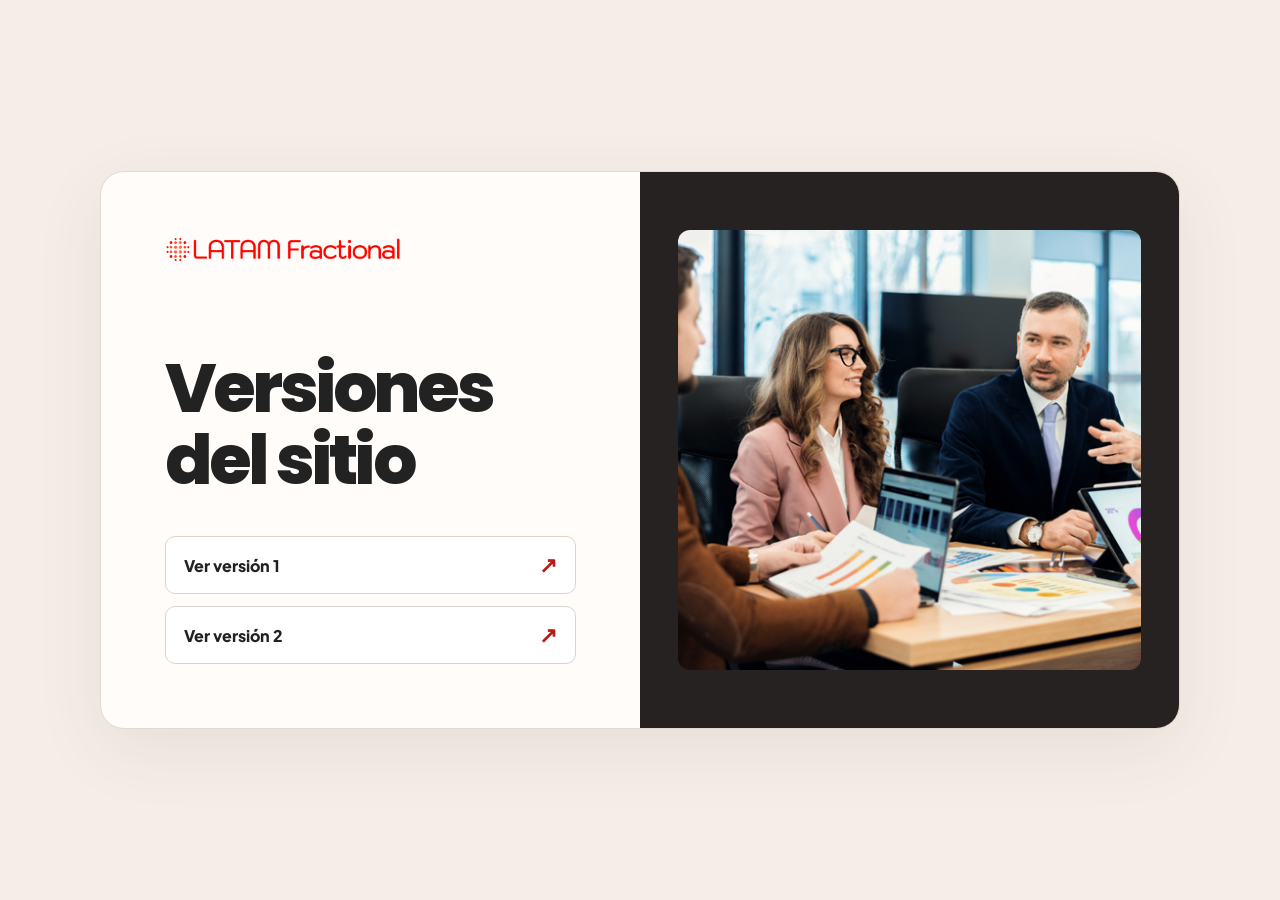
==== index.html @ c349aa3e "Publicar las dos versiones de Latam Fractional" ====
<!doctype html>
<html lang="es">
<head>
    <meta charset="utf-8">
    <meta name="viewport" content="width=device-width, initial-scale=1">
    <title>Latam Fractional | Versiones del sitio</title>
    <link rel="icon" href="./imagenes/Favicon-LF-150x150.png">
    <link rel="stylesheet" href="./style.css">
</head>
<body>
    <main class="portada">
        <div class="contenido">
            <img class="marca" src="./imagenes/Logo_LF.png" width="1445" height="164" alt="Latam Fractional">
            <h1>Versiones<br>del sitio</h1>
            <nav aria-label="Versiones del sitio">
                <a class="version" href="./latamFractional.html">
                    Ver versión 1 <span aria-hidden="true">↗</span>
                </a>
                <a class="version" href="./latamFractional-2.html">
                    Ver versión 2 <span aria-hidden="true">↗</span>
                </a>
            </nav>
        </div>
        <div class="visual" aria-hidden="true">
            <img src="./imagenes/Latam-Fractional_banner.jpg" width="800" height="450" alt="">
        </div>
    </main>
</body>
</html>
---- style.css ----
@font-face {
    font-family: "Plus Jakarta Sans";
    src: url("./fuentes/plus-jakarta-sans-normal-400-800.woff2") format("woff2");
    font-weight: 400 800;
    font-display: swap;
}

@font-face {
    font-family: Poppins;
    src: url("./fuentes/poppins-normal-800.woff2") format("woff2");
    font-weight: 800;
    font-display: swap;
}

:root {
    color: #222;
    background: #f5eee8;
    font-family: "Plus Jakarta Sans", sans-serif;
    --rojo: #b61b14;
}

* {
    box-sizing: border-box;
}

body {
    display: grid;
    min-height: 100vh;
    min-height: 100svh;
    margin: 0;
    padding: clamp(16px, 5vw, 64px);
    place-items: center;
}

.portada {
    display: grid;
    grid-template-columns: 1fr 1fr;
    width: min(100%, 1080px);
    overflow: hidden;
    border: 1px solid #e5d8cf;
    border-radius: 24px;
    background: #fffcf9;
    box-shadow: 0 20px 70px #45271b14;
}

.contenido {
    padding: clamp(28px, 5vw, 64px);
}

.marca {
    display: block;
    width: min(100%, 236px);
    height: auto;
}

h1 {
    margin: clamp(44px, 7vw, 92px) 0 clamp(24px, 4vw, 40px);
    font: 800 clamp(2.5rem, 5.4vw, 4.625rem)/1.04 Poppins, sans-serif;
    letter-spacing: -0.055em;
}

nav {
    display: grid;
    gap: 12px;
}

.version {
    display: flex;
    align-items: center;
    justify-content: space-between;
    gap: 16px;
    min-height: 58px;
    padding: 14px 18px;
    border: 1px solid #dfd2c9;
    border-radius: 10px;
    background: #fff;
    color: inherit;
    font-weight: 800;
    text-decoration: none;
}

.version span {
    color: var(--rojo);
    font-size: 1.35rem;
    line-height: 1;
}

.version:hover {
    border-color: var(--rojo);
    background: #fff1ec;
}

.version:focus-visible {
    outline: 2px solid var(--rojo);
    outline-offset: 3px;
}

.visual {
    display: grid;
    min-width: 0;
    min-height: 100%;
    padding: clamp(20px, 3vw, 42px);
    place-items: center;
    background: #272222;
}

.visual img {
    display: block;
    width: 100%;
    height: 100%;
    max-height: 440px;
    border-radius: 12px;
    object-fit: cover;
}

@media (max-width: 700px) {
    .portada {
        grid-template-columns: 1fr;
        max-width: 490px;
    }

    .visual img {
        height: auto;
        aspect-ratio: 16 / 9;
    }
}
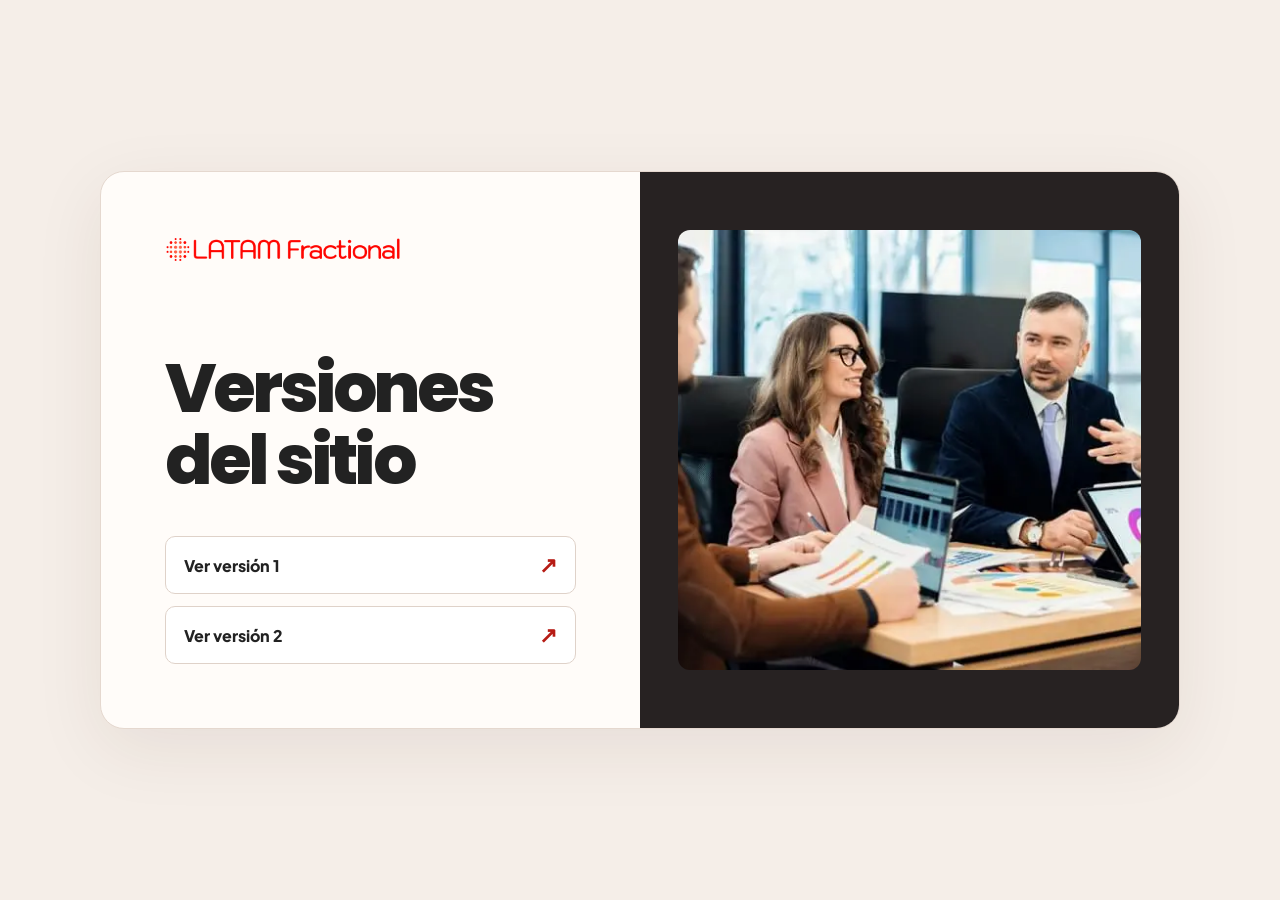
==== commit e2caf7c3: "nuevos cambios de imagenes" ====
--- a/index.html
+++ b/index.html
@@ -22,7 +22,7 @@
             </nav>
         </div>
         <div class="visual" aria-hidden="true">
-            <img src="./imagenes/Latam-Fractional_banner.jpg" width="800" height="450" alt="">
+            <img src="./imagenes/Latam-Fractional_banner.webp" width="800" height="450" alt="">
         </div>
     </main>
 </body>
